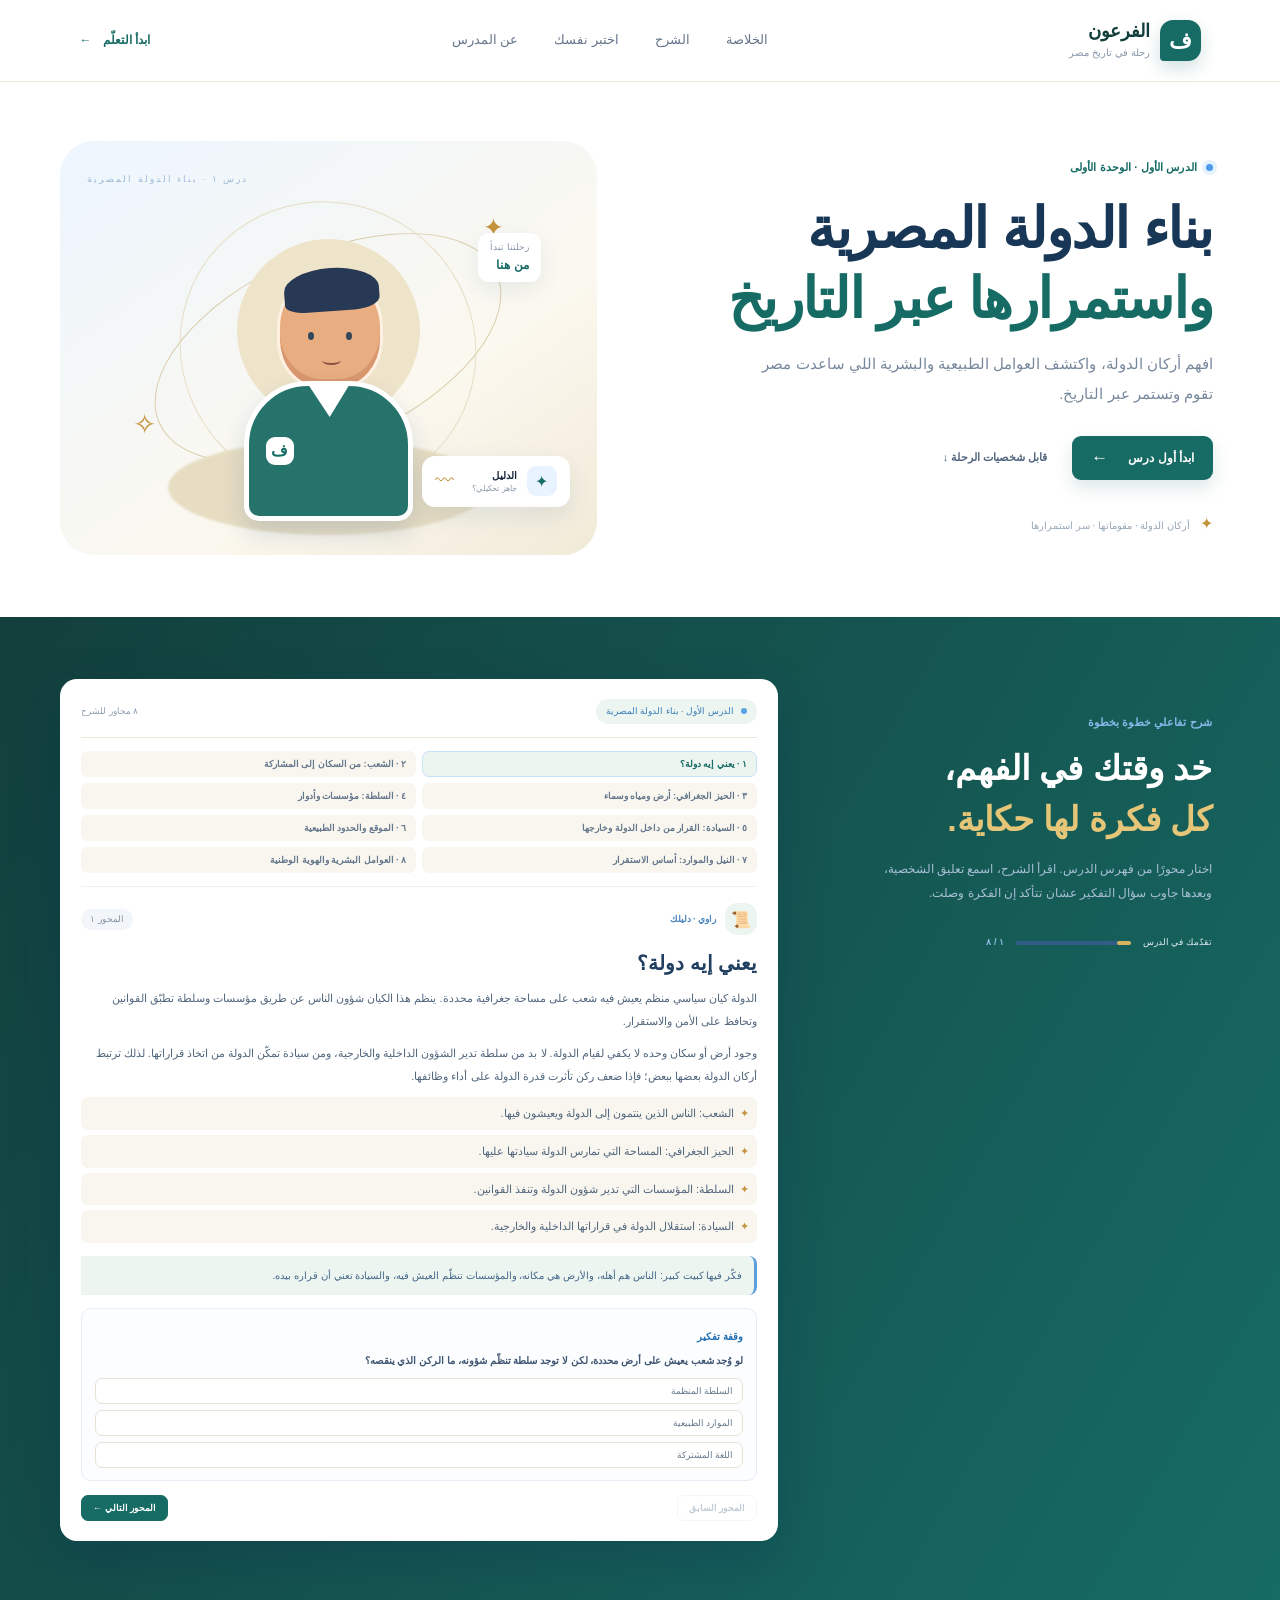
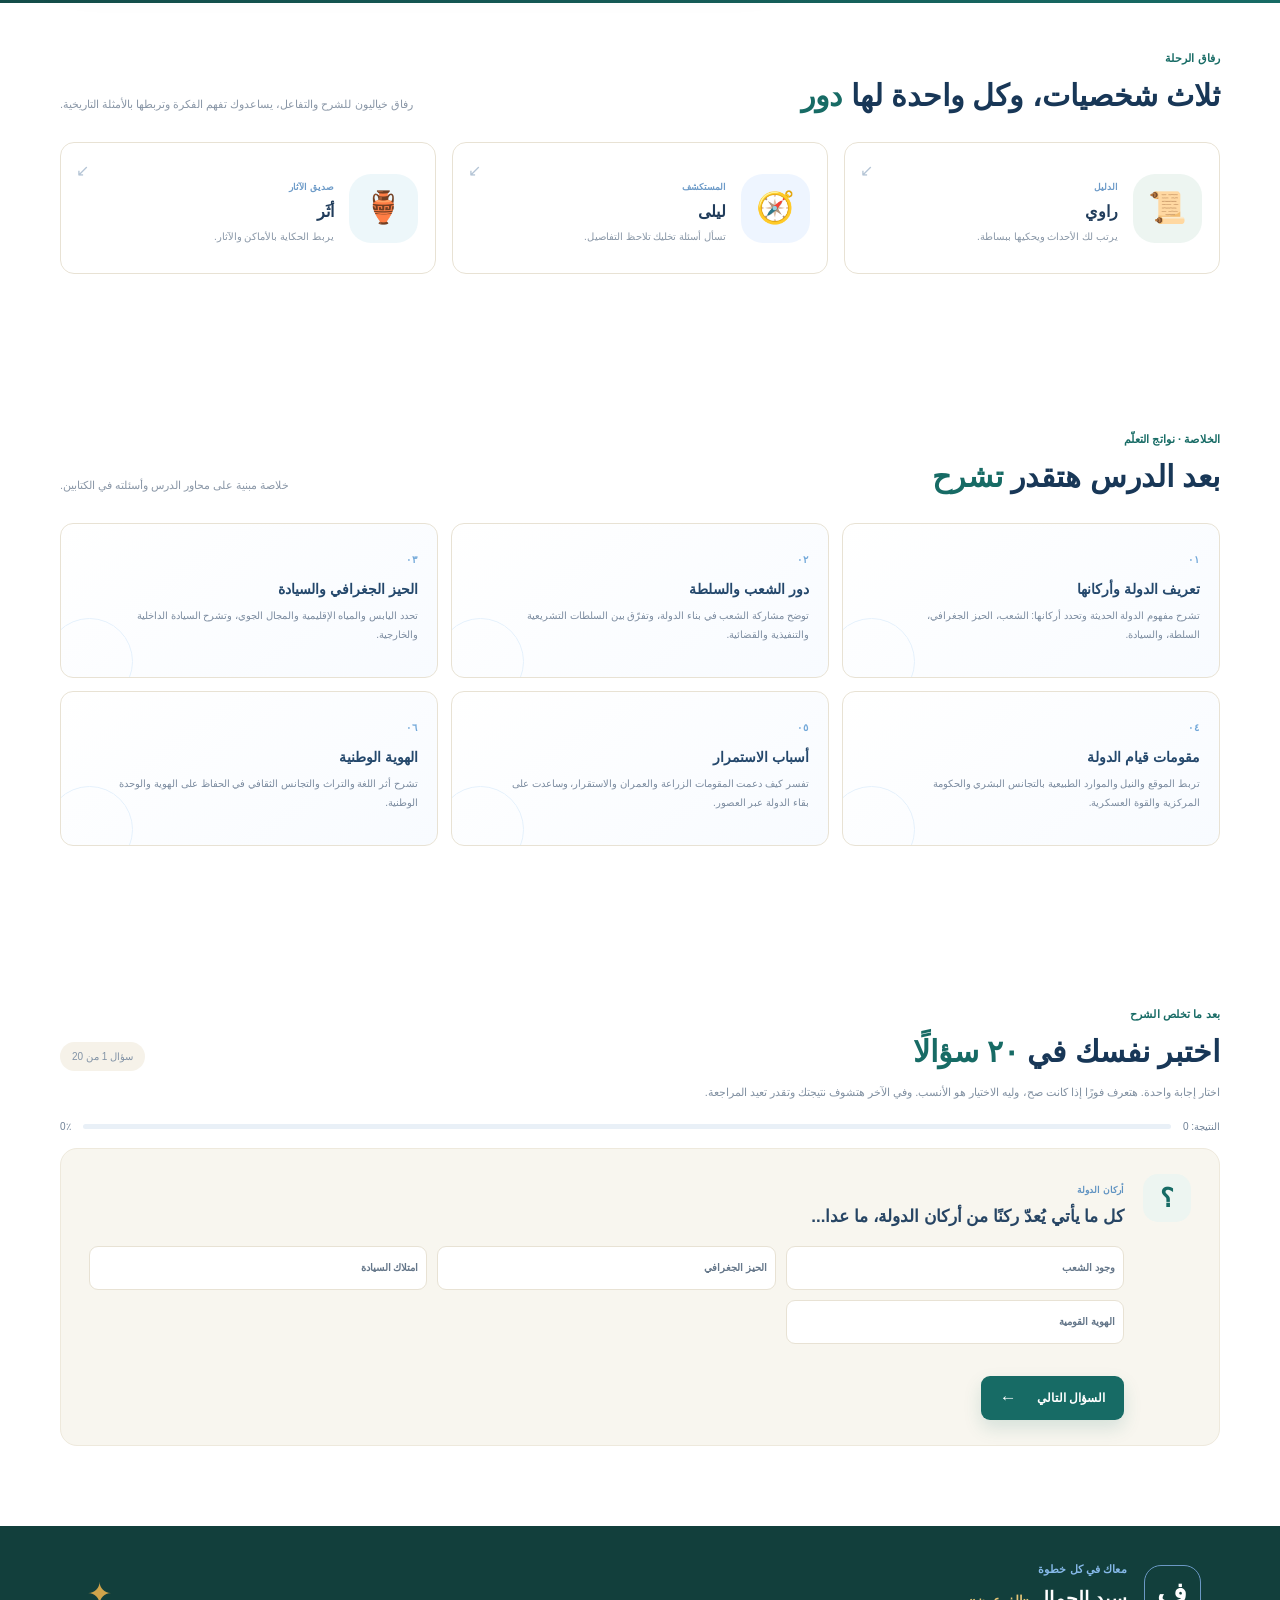
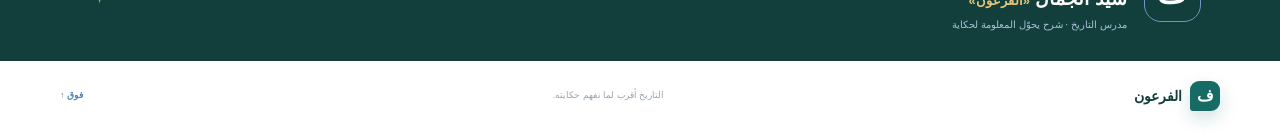
==== index.html @ 9c05304f "Add files via upload" ====
<!doctype html>
<html lang="ar" dir="rtl">
<head>
  <meta charset="utf-8">
  <meta name="viewport" content="width=device-width, initial-scale=1">
  <meta name="theme-color" content="#1459a8">
  <title>الفرعون | بناء الدولة المصرية</title>
  <link rel="stylesheet" href="style.css">
  <script src="script.js" defer></script>
</head>
<body>
  <header class="topbar">
    <a class="brand" href="#home" aria-label="الفرعون، الرئيسية">
      <span class="brand-mark">ف</span>
      <span><strong>الفرعون</strong><small>رحلة في تاريخ مصر</small></span>
    </a>
    <nav aria-label="التنقل الرئيسي">
      <a href="#summary">الخلاصة</a><a href="#lesson">الشرح</a>
      <a href="#quiz">اختبر نفسك</a>
      <a href="#about">عن المدرس</a>
    </nav>
    <a class="nav-cta" href="#lesson">ابدأ التعلّم <span>←</span></a>
  </header>

  <main id="home">
    <section class="hero">
      <div class="hero-copy">
        <div class="eyebrow"><span class="live-dot"></span> الدرس الأول · الوحدة الأولى</div>
        <h1>بناء الدولة المصرية<br><em>واستمرارها عبر التاريخ</em></h1>
        <p>افهم أركان الدولة، واكتشف العوامل الطبيعية والبشرية اللي ساعدت مصر تقوم وتستمر عبر التاريخ.</p>
        <div class="hero-actions">
          <a class="button primary" href="#lesson">ابدأ أول درس <span>←</span></a>
          <a class="text-link" href="#characters">قابل شخصيات الرحلة <span>↓</span></a>
        </div>
        <div class="hero-note"><span class="note-icon">✦</span> أركان الدولة · مقوماتها · سر استمرارها</div>
      </div>
      <div class="hero-art" aria-label="شخصية مرشد تاريخي كرتونية">
        <div class="orbit orbit-one"></div><div class="orbit orbit-two"></div>
        <span class="spark spark-a">✦</span><span class="spark spark-b">✧</span>
        <div class="date-chip"><span>رحلتنا تبدأ</span><strong>من هنا</strong></div>
        <div class="guide-figure"><div class="guide-halo"></div><div class="guide-face"><span class="hair"></span><span class="eye eye-one"></span><span class="eye eye-two"></span><span class="smile"></span></div><div class="guide-body"><span class="collar"></span><span class="badge">ف</span></div></div>
        <div class="speech-card"><span class="speech-icon">✦</span><span><strong>الدليل</strong><small>جاهز تحكيلي؟</small></span><span class="wave">〰</span></div>
        <span class="art-label">درس ١ · بناء الدولة المصرية</span>
      </div>
    </section>

    <section class="lesson-section" id="lesson">
      <div class="section-wrap lesson-layout">
        <div class="lesson-copy"><span class="eyebrow light-eyebrow">شرح تفاعلي خطوة بخطوة</span><h2>خد وقتك في الفهم،<br><em>كل فكرة لها حكاية.</em></h2><p>اختار محورًا من فهرس الدرس. اقرأ الشرح، اسمع تعليق الشخصية، وبعدها جاوب سؤال التفكير عشان تتأكد إن الفكرة وصلت.</p><div class="lesson-progress"><span>تقدّمك في الدرس</span><div class="progress-track"><i id="chapterProgress"></i></div><b id="chapterProgressText">١ / ٨</b></div></div>
        <div class="lesson-demo lesson-reader">
          <div class="demo-top"><span class="chapter-pill"><i></i> الدرس الأول · بناء الدولة المصرية</span><span class="lesson-duration">٨ محاور للشرح</span></div>
          <div class="chapter-nav" id="chapterNav" aria-label="فهرس الشرح"></div>
          <div class="chapter-content">
            <div class="chapter-meta"><span class="mini-avatar" id="chapterAvatar">📜</span><span class="speaker" id="chapterSpeaker">راوي · دليلك</span><span class="chapter-index" id="chapterIndex">المحور ١</span></div>
            <h3 id="chapterTitle"></h3>
            <div class="chapter-text" id="chapterText"></div>
            <div class="chapter-callout" id="chapterCallout"></div>
            <div class="reflection-card"><span class="reflection-heading">وقفة تفكير</span><p id="reflectionPrompt"></p><div class="reflection-options" id="reflectionOptions"></div><p class="reflection-feedback" id="reflectionFeedback" aria-live="polite"></p></div>
            <div class="chapter-controls"><button class="chapter-control" id="previousChapter">المحور السابق</button><button class="chapter-control next-chapter" id="nextChapter">المحور التالي ←</button></div>
          </div>
        </div>
      </div>
    </section>

    <section class="intro section-wrap" id="characters">
      <div class="section-heading">
        <div><span class="eyebrow">رفاق الرحلة</span><h2>ثلاث شخصيات، وكل واحدة لها <em>دور</em></h2></div>
        <p>رفاق خياليون للشرح والتفاعل، يساعدوك تفهم الفكرة وتربطها بالأمثلة التاريخية.</p>
      </div>
      <div class="character-grid">
        <article class="character-card narrator"><div class="avatar avatar-narrator"><span>📜</span></div><div><span class="role-tag">الدليل</span><h3>راوي</h3><p>يرتب لك الأحداث ويحكيها ببساطة.</p></div><span class="card-arrow">↙</span></article>
        <article class="character-card explorer"><div class="avatar avatar-explorer"><span>🧭</span></div><div><span class="role-tag">المستكشف</span><h3>ليلى</h3><p>تسأل أسئلة تخليك تلاحظ التفاصيل.</p></div><span class="card-arrow">↙</span></article>
        <article class="character-card historian"><div class="avatar avatar-historian"><span>🏺</span></div><div><span class="role-tag">صديق الآثار</span><h3>أثَر</h3><p>يربط الحكاية بالأماكن والآثار.</p></div><span class="card-arrow">↙</span></article>
      </div>
    </section>

    <section class="summary-section section-wrap" id="summary">
      <div class="section-heading"><div><span class="eyebrow">الخلاصة · نواتج التعلّم</span><h2>بعد الدرس هتقدر <em>تشرح</em></h2></div><p>خلاصة مبنية على محاور الدرس وأسئلته في الكتابين.</p></div>
      <div class="outcome-grid">
        <article class="outcome-card"><span class="outcome-number">٠١</span><h3>تعريف الدولة وأركانها</h3><p>تشرح مفهوم الدولة الحديثة وتحدد أركانها: الشعب، الحيز الجغرافي، السلطة، والسيادة.</p></article>
        <article class="outcome-card"><span class="outcome-number">٠٢</span><h3>دور الشعب والسلطة</h3><p>توضح مشاركة الشعب في بناء الدولة، وتفرّق بين السلطات التشريعية والتنفيذية والقضائية.</p></article>
        <article class="outcome-card"><span class="outcome-number">٠٣</span><h3>الحيز الجغرافي والسيادة</h3><p>تحدد اليابس والمياه الإقليمية والمجال الجوي، وتشرح السيادة الداخلية والخارجية.</p></article>
        <article class="outcome-card"><span class="outcome-number">٠٤</span><h3>مقومات قيام الدولة</h3><p>تربط الموقع والنيل والموارد الطبيعية بالتجانس البشري والحكومة المركزية والقوة العسكرية.</p></article>
        <article class="outcome-card"><span class="outcome-number">٠٥</span><h3>أسباب الاستمرار</h3><p>تفسر كيف دعمت المقومات الزراعة والعمران والاستقرار، وساعدت على بقاء الدولة عبر العصور.</p></article>
        <article class="outcome-card"><span class="outcome-number">٠٦</span><h3>الهوية الوطنية</h3><p>تشرح أثر اللغة والتراث والتجانس الثقافي في الحفاظ على الهوية والوحدة الوطنية.</p></article>
      </div>
    </section>

    <section class="quiz-section section-wrap" id="quiz">
      <div class="section-heading"><div><span class="eyebrow">بعد ما تخلص الشرح</span><h2>اختبر نفسك في <em>٢٠ سؤالًا</em></h2></div><span class="quiz-counter" id="quizCounter">سؤال ١ من ٢٠</span></div>
      <p class="quiz-intro">اختار إجابة واحدة. هتعرف فورًا إذا كانت صح، وليه الاختيار هو الأنسب. وفي الآخر هتشوف نتيجتك وتقدر تعيد المراجعة.</p>
      <div class="quiz-progress"><span id="scoreLabel">النتيجة: ٠</span><div class="quiz-track"><i id="quizProgressBar"></i></div><span id="quizProgressLabel">٠٪</span></div>
      <div class="quiz-card" id="quizCard">
        <div class="quiz-mark">؟</div><div class="quiz-content"><span class="question-label" id="questionTopic">أركان الدولة</span><h3 id="questionText"></h3><div class="answer-grid" id="answerGrid"></div><p class="quiz-feedback" id="quizFeedback" aria-live="polite"></p><button id="nextQuestion" class="button primary next-button" hidden>السؤال التالي <span>←</span></button></div>
      </div>
      <div class="quiz-result" id="quizResult" hidden><span class="result-star">✦</span><span class="question-label">خلصت المراجعة</span><h3 id="resultTitle"></h3><p id="resultMessage"></p><button id="restartQuiz" class="button primary">أعد حل الأسئلة <span>↻</span></button></div>
    </section>

    <section class="teacher" id="about"><div class="teacher-inner"><div class="teacher-symbol">ف</div><div><span class="eyebrow light-eyebrow">معاك في كل خطوة</span><h2>سيد الجمال <span>«الفرعون»</span></h2><p>مدرس التاريخ · شرح يحوّل المعلومة لحكاية</p></div><div class="teacher-decoration">✦</div></div></section>
  </main>

  <footer><a class="brand footer-brand" href="#home"><span class="brand-mark">ف</span><strong>الفرعون</strong></a><span>التاريخ أقرب لما نفهم حكايته.</span><a href="#home" class="back-top">فوق ↑</a></footer>
</body>
</html>
---- style.css ----
:root {
    --blue: #176b65;
    --deep: #123f3c;
    --bright: #c4933e;
    --sky: #edf5f1;
    --ink: #18283c;
    --muted: #718096;
    --line: #e8e2d4;
    --white: #fff;
    --font: 'Cairo', Tahoma, sans-serif
}

* {
    box-sizing: border-box
}

html {
    scroll-behavior: smooth
}

body {
    margin: 0;
    background: #fff;
    color: var(--ink);
    font-family: var(--font);
    line-height: 1.7
}

a {
    color: inherit;
    text-decoration: none
}

.topbar {
    height: 82px;
    padding: 0 max(calc((100vw - 1160px)/2), 6.2%);
    display: flex;
    align-items: center;
    justify-content: space-between;
    background: #fff;
    position: sticky;
    top: 0;
    z-index: 10;
    border-bottom: 1px solid #eee9dc
}

.brand {
    display: flex;
    align-items: center;
    gap: 10px;
    color: var(--deep)
}

.brand-mark {
    display: grid;
    place-items: center;
    width: 41px;
    height: 41px;
    background: var(--blue);
    color: white;
    border-radius: 13px 13px 13px 4px;
    font-size: 22px;
    font-weight: 900;
    box-shadow: 0 7px 17px #176b6533
}

.brand strong {
    display: block;
    font-size: 18px;
    line-height: 1.3
}

.brand small {
    display: block;
    color: #8a98aa;
    font-size: 10px
}

.topbar nav {
    display: flex;
    gap: 36px;
    font-size: 13px;
    color: #65748a
}

.topbar nav a:hover,
.text-link:hover {
    color: var(--blue)
}

.nav-cta {
    font-size: 12px;
    color: var(--blue);
    font-weight: 800
}

.nav-cta span {
    margin-right: 8px
}

.hero {
    max-width: 1160px;
    margin: auto;
    min-height: 535px;
    padding: 56px 0 60px;
    display: grid;
    grid-template-columns: 1fr .92fr;
    align-items: center;
    gap: 40px
}

.hero-copy {
    padding-right: 7px
}

.eyebrow {
    color: var(--blue);
    font-size: 11px;
    font-weight: 800;
    letter-spacing: .1px
}

.live-dot {
    display: inline-block;
    width: 7px;
    height: 7px;
    background: #4b9bea;
    border-radius: 50%;
    margin-left: 6px;
    box-shadow: 0 0 0 4px #e4f2ff
}

.hero h1 {
    font-size: 56px;
    line-height: 1.25;
    letter-spacing: -1.5px;
    margin: 17px 0 15px;
    font-weight: 900;
    color: #183757
}

.hero h1 em,
.section-heading h2 em,
.lesson-copy h2 em {
    font-style: normal;
    color: var(--blue)
}

.hero-copy>p {
    font-size: 15px;
    color: #78889c;
    max-width: 480px;
    line-height: 2;
    margin: 0
}

.hero-actions {
    display: flex;
    align-items: center;
    gap: 25px;
    margin-top: 27px
}

.button {
    display: inline-flex;
    align-items: center;
    gap: 20px;
    border: 0;
    border-radius: 9px;
    padding: 12px 19px;
    font: 700 12px var(--font);
    cursor: pointer
}

.primary {
    background: var(--blue);
    color: white;
    box-shadow: 0 8px 18px #176b6526
}

.primary:hover {
    background: var(--deep);
    transform: translateY(-1px)
}

.button span {
    font-size: 17px
}

.text-link {
    font-size: 11px;
    font-weight: 700;
    color: #52677f
}

.hero-note {
    font-size: 10px;
    color: #9aa7b6;
    margin-top: 30px
}

.note-icon {
    color: #c4933e;
    font-size: 16px;
    margin-left: 7px
}

.hero-art {
    height: 414px;
    position: relative;
    border-radius: 34px;
    background: linear-gradient(145deg, #edf6ff, #fbf8ef 64%, #f1ead8);
    overflow: hidden;
    display: grid;
    place-items: center
}

.hero-art:after {
    content: '';
    position: absolute;
    width: 320px;
    height: 95px;
    border-radius: 50%;
    background: #e7ddc3;
    bottom: 20px;
    filter: blur(1px)
}

.orbit {
    position: absolute;
    border: 1px solid #d9cda9;
    border-radius: 50%;
    transform: rotate(-24deg)
}

.orbit-one {
    width: 370px;
    height: 190px
}

.orbit-two {
    width: 300px;
    height: 290px;
    transform: rotate(35deg);
    border-color: #e6ddc5
}

.guide-figure {
    z-index: 1;
    position: relative;
    width: 205px;
    height: 270px;
    margin-top: 47px
}

.guide-halo {
    position: absolute;
    width: 183px;
    height: 183px;
    background: #eee4ca;
    border-radius: 50%;
    top: 3px;
    left: 11px
}

.guide-face {
    position: absolute;
    z-index: 2;
    top: 38px;
    left: 51px;
    width: 106px;
    height: 116px;
    border-radius: 46% 46% 43% 43%;
    background: #e8ae81;
    border: 3px solid #fff0e2;
    box-shadow: inset 0 -8px #d99770
}

.hair {
    position: absolute;
    top: -9px;
    left: 4px;
    width: 95px;
    height: 43px;
    background: #273954;
    border-radius: 55% 55% 30% 22%;
    transform: rotate(-4deg)
}

.eye {
    position: absolute;
    top: 55px;
    width: 6px;
    height: 8px;
    background: #34465a;
    border-radius: 50%
}

.eye-one {
    right: 28px
}

.eye-two {
    left: 28px
}

.smile {
    position: absolute;
    width: 19px;
    height: 9px;
    border-bottom: 2px solid #8a5142;
    border-radius: 50%;
    top: 79px;
    left: 42px
}

.guide-body {
    position: absolute;
    z-index: 2;
    top: 145px;
    left: 18px;
    width: 169px;
    height: 140px;
    border-radius: 64px 64px 15px 15px;
    background: #26736c;
    border: 5px solid #fff;
    box-shadow: 0 12px 25px #18487928
}

.collar {
    position: absolute;
    top: -2px;
    left: 59px;
    width: 42px;
    height: 33px;
    background: #fff;
    clip-path: polygon(0 0, 100% 0, 52% 100%)
}

.badge {
    position: absolute;
    top: 51px;
    left: 17px;
    width: 28px;
    height: 28px;
    display: grid;
    place-items: center;
    background: #fff;
    border-radius: 9px;
    color: var(--blue);
    font-weight: 900
}

.spark {
    position: absolute;
    color: #c4933e
}

.spark-a {
    font-size: 25px;
    top: 65px;
    right: 93px
}

.spark-b {
    font-size: 28px;
    bottom: 106px;
    left: 73px
}

.date-chip {
    position: absolute;
    top: 92px;
    right: 56px;
    z-index: 2;
    background: white;
    border-radius: 11px;
    padding: 7px 12px;
    box-shadow: 0 8px 22px #18487914;
    font-size: 9px;
    color: #8495a8
}

.date-chip strong {
    display: block;
    color: var(--blue);
    font-size: 12px
}

.speech-card {
    position: absolute;
    z-index: 3;
    bottom: 48px;
    right: 27px;
    background: white;
    border-radius: 13px;
    padding: 9px 13px;
    display: flex;
    align-items: center;
    gap: 10px;
    box-shadow: 0 9px 25px #18487919
}

.speech-icon {
    background: #e8f3ff;
    color: var(--blue);
    width: 30px;
    height: 30px;
    border-radius: 9px;
    display: grid;
    place-items: center
}

.speech-card strong,
.speech-card small {
    display: block;
    font-size: 10px;
    line-height: 1.5
}

.speech-card small {
    font-size: 8px;
    color: #8998aa
}

.wave {
    color: var(--bright);
    font-size: 19px;
    margin-right: 8px
}

.art-label {
    position: absolute;
    left: 27px;
    top: 31px;
    color: #9cb7d3;
    font-size: 9px;
    letter-spacing: 2px
}

.section-wrap {
    max-width: 1160px;
    margin: auto
}

.intro {
    padding: 40px 0 78px
}

.section-heading {
    display: flex;
    align-items: end;
    justify-content: space-between;
    margin-bottom: 27px
}

.section-heading h2 {
    font-size: 30px;
    line-height: 1.3;
    color: #183757;
    margin: 6px 0 0;
    font-weight: 900
}

.section-heading>p {
    max-width: 360px;
    color: #8a97a7;
    font-size: 11px;
    line-height: 1.9;
    margin: 0
}

.character-grid {
    display: grid;
    grid-template-columns: repeat(3, 1fr);
    gap: 16px
}

.character-card {
    min-height: 132px;
    padding: 18px 17px;
    position: relative;
    display: flex;
    gap: 15px;
    align-items: center;
    border: 1px solid var(--line);
    border-radius: 14px;
    background: #fff;
    transition: .2s
}

.character-card:hover {
    border-color: #b8d8f4;
    transform: translateY(-3px);
    box-shadow: 0 12px 25px #1b57900c
}

.avatar {
    width: 69px;
    height: 69px;
    border-radius: 22px;
    display: grid;
    place-items: center;
    font-size: 31px;
    flex: none
}

.avatar-narrator {
    background: #edf5f1
}

.avatar-explorer {
    background: #eef5ff
}

.avatar-historian {
    background: #edf7fa
}

.role-tag {
    font-size: 9px;
    color: #6d9bc8;
    font-weight: 700
}

.character-card h3 {
    font-size: 16px;
    margin: 0;
    color: #203c5b
}

.character-card p {
    font-size: 10px;
    color: #8997a7;
    margin: 3px 0 0
}

.card-arrow {
    position: absolute;
    left: 15px;
    top: 14px;
    color: #b4c4d5
}

.lesson-section {
    background: #f6f2e9;
    padding: 62px 0
}

.lesson-layout {
    display: grid;
    grid-template-columns: .83fr 1.17fr;
    gap: 75px;
    align-items: center
}

.lesson-copy {
    padding-right: 8px
}

.light-eyebrow {
    color: #86b9e9
}

.lesson-copy h2 {
    font-size: 34px;
    line-height: 1.5;
    color: #fff;
    margin: 9px 0 12px
}

.lesson-copy h2 em {
    color: #e5c577
}

.lesson-copy>p {
    font-size: 12px;
    color: #a8bfd6;
    line-height: 2;
    max-width: 360px
}

.lesson-progress {
    display: flex;
    align-items: center;
    gap: 12px;
    margin-top: 30px;
    color: #e0ecf8;
    font-size: 9px
}

.progress-track {
    width: 115px;
    height: 4px;
    background: #315c85;
    border-radius: 5px
}

.progress-track i {
    display: block;
    width: 34%;
    height: 100%;
    background: #d7b45c;
    border-radius: 5px
}

.lesson-progress b {
    font-size: 9px;
    color: #8ebce7
}

.lesson-section {
    background: linear-gradient(120deg, #123f3c, #176b65)
}

.lesson-demo {
    background: #fff;
    border-radius: 17px;
    padding: 22px 23px;
    box-shadow: 0 20px 50px #06284e40;
    min-height: 310px
}

.demo-top {
    display: flex;
    justify-content: space-between;
    align-items: center;
    border-bottom: 1px solid #eee9dc;
    padding-bottom: 13px
}

.chapter-pill {
    background: #edf5f1;
    color: #377bb7;
    font-size: 9px;
    padding: 5px 10px;
    border-radius: 20px
}

.chapter-pill i {
    display: inline-block;
    width: 6px;
    height: 6px;
    border-radius: 50%;
    background: #5ba3e6;
    margin-left: 5px
}

.more-dots {
    color: #aab8c8;
    font-size: 14px;
    letter-spacing: 2px
}

.dialogue {
    display: flex;
    gap: 11px;
    margin: 18px 0 13px
}

.mini-avatar {
    width: 36px;
    height: 36px;
    border-radius: 12px;
    background: #edf5f1;
    display: grid;
    place-items: center
}

.bubble {
    background: #f8f6ef;
    border-radius: 0 12px 12px 12px;
    padding: 8px 13px;
    flex: 1
}

.speaker {
    font-size: 9px;
    color: #4b86bc;
    font-weight: 800
}

.bubble p {
    font-size: 11px;
    margin: 2px 0 0;
    color: #40556e
}

.choice-list {
    display: grid;
    gap: 7px;
    margin-right: 47px
}

.choice {
    display: flex;
    justify-content: space-between;
    align-items: center;
    background: white;
    border: 1px solid #e8e2d4;
    border-radius: 8px;
    padding: 8px 11px;
    text-align: right;
    font: 600 10px var(--font);
    color: #4e6279;
    cursor: pointer;
    transition: .15s
}

.choice:hover,
.choice:focus-visible,
.choice.selected {
    border-color: #7eb7eb;
    background: #f7fbff;
    color: var(--blue)
}

.choice span {
    color: #c4933e;
    font-size: 15px
}

.demo-response {
    min-height: 23px;
    margin: 9px 47px 0;
    color: #397ab5;
    font-size: 10px
}

.demo-foot {
    border-top: 1px solid #eee9dc;
    padding-top: 11px;
    display: flex;
    justify-content: space-between;
    color: #98a5b4;
    font-size: 9px
}

.step-count {
    letter-spacing: 4px;
    color: #62a2dc
}

.quiz-section {
    padding: 76px 0 80px
}

.quiz-counter {
    font-size: 10px;
    color: #8293a6;
    background: #f6f2e9;
    border-radius: 20px;
    padding: 6px 12px
}

.quiz-card {
    padding: 25px 28px;
    background: #f8f6ef;
    border: 1px solid #eee9dc;
    border-radius: 17px;
    display: flex;
    gap: 19px
}

.quiz-mark {
    width: 48px;
    height: 48px;
    flex: none;
    background: #edf5f1;
    color: var(--blue);
    font-size: 26px;
    font-weight: 800;
    border-radius: 15px;
    display: grid;
    place-items: center
}

.quiz-content {
    flex: 1
}

.question-label {
    color: #6093c2;
    font-size: 9px;
    font-weight: 800
}

.quiz-content h3 {
    font-size: 17px;
    color: #274564;
    margin: 2px 0 14px
}

.answer-grid {
    display: grid;
    grid-template-columns: repeat(3, 1fr);
    gap: 10px
}

.answer {
    min-height: 44px;
    border: 1px solid #e8e2d4;
    border-radius: 9px;
    padding: 8px;
    background: white;
    text-align: right;
    font: 600 10px var(--font);
    color: #65778a;
    cursor: pointer
}

.answer:hover {
    border-color: #7fb3e4
}

.answer.correct {
    border-color: #64b48a;
    background: #effaf3;
    color: #26764a
}

.answer.wrong {
    border-color: #e6a09c;
    background: #fff4f3;
    color: #ae534c
}

.answer:disabled {
    cursor: default
}

.quiz-feedback {
    font-size: 10px;
    color: #4b8a68;
    min-height: 17px;
    margin: 8px 0 0
}

.next-button {
    margin-top: 7px
}

.teacher {
    background: #123f3c;
    padding: 28px 6.2%
}

.teacher-inner {
    max-width: 1160px;
    margin: auto;
    display: flex;
    align-items: center;
    gap: 17px;
    position: relative
}

.teacher-symbol {
    width: 57px;
    height: 57px;
    display: grid;
    place-items: center;
    border: 1px solid #6b98c4;
    border-radius: 17px;
    color: white;
    font-size: 29px;
    font-weight: 900
}

.teacher h2 {
    color: #fff;
    font-size: 19px;
    margin: 2px 0 0
}

.teacher h2 span {
    color: #e5c577;
    font-size: 13px
}

.teacher p {
    font-size: 10px;
    color: #a8bfd6;
    margin: 0
}

.teacher-decoration {
    position: absolute;
    left: 8px;
    color: #d0a44b;
    font-size: 30px
}

footer {
    max-width: 1160px;
    padding: 20px 0;
    margin: auto;
    display: flex;
    align-items: center;
    justify-content: space-between;
    color: #96a3b2;
    font-size: 9px
}

.footer-brand {
    gap: 8px
}

.footer-brand .brand-mark {
    width: 30px;
    height: 30px;
    border-radius: 9px 9px 9px 3px;
    font-size: 16px
}

.footer-brand strong {
    font-size: 14px
}

.back-top {
    color: #4b83b9;
    font-weight: 700
}

@media(max-width:1220px) {

    .hero,
    .section-wrap,
    footer {
        margin-left: 6.2%;
        margin-right: 6.2%
    }
}

@media(max-width:760px) {
    .topbar {
        height: 68px;
        padding: 0 5%
    }

    .topbar nav {
        display: none
    }

    .hero {
        margin: 0 5%;
        padding: 38px 0;
        grid-template-columns: 1fr;
        gap: 25px
    }

    .hero h1 {
        font-size: 43px
    }

    .hero-copy>p {
        font-size: 13px
    }

    .hero-art {
        height: 350px;
        grid-row: 1
    }

    .intro {
        padding-top: 25px
    }

    .section-heading {
        align-items: start;
        gap: 12px;
        flex-direction: column
    }

    .section-heading h2 {
        font-size: 26px
    }

    .section-heading>p {
        max-width: none
    }

    .character-grid {
        grid-template-columns: 1fr
    }

    .character-card {
        min-height: 106px
    }

    .lesson-section {
        padding: 45px 0
    }

    .lesson-layout {
        grid-template-columns: 1fr;
        gap: 20px
    }

    .lesson-copy h2 {
        font-size: 29px
    }

    .lesson-copy>p {
        max-width: none
    }

    .lesson-progress {
        margin-top: 17px
    }

    .quiz-section {
        padding: 54px 0
    }

    .quiz-card {
        padding: 19px 15px;
        gap: 12px
    }

    .quiz-content h3 {
        font-size: 14px
    }

    .answer-grid {
        grid-template-columns: 1fr
    }

    .answer {
        min-height: 40px
    }

    .teacher {
        padding-left: 5%;
        padding-right: 5%
    }

    footer {
        margin: 0 5%;
        gap: 12px
    }

    .footer-brand .brand-mark {
        display: none
    }
}

@media(prefers-reduced-motion:reduce) {
    html {
        scroll-behavior: auto
    }

    *,
    *:before,
    *:after {
        transition: none !important
    }
}

.summary-section {
    padding: 72px 0 77px
}

.outcome-grid {
    display: grid;
    grid-template-columns: repeat(3, 1fr);
    gap: 13px
}

.outcome-card {
    position: relative;
    min-height: 155px;
    border: 1px solid var(--line);
    border-radius: 13px;
    background: linear-gradient(145deg, #fff, #f8fbff);
    padding: 20px 19px;
    overflow: hidden
}

.outcome-card:after {
    content: '';
    position: absolute;
    left: -15px;
    bottom: -28px;
    width: 85px;
    height: 85px;
    border: 1px solid #e5f1fc;
    border-radius: 50%
}

.outcome-number {
    font-size: 10px;
    color: #72a8d9;
    font-weight: 900;
    letter-spacing: 1px
}

.outcome-card h3 {
    font-size: 14px;
    color: #24486c;
    margin: 7px 0 4px
}

.outcome-card p {
    font-size: 10px;
    color: #7c8ca0;
    line-height: 1.9;
    margin: 0;
    max-width: 300px
}

.demo-foot span:first-child {
    max-width: 80%
}

@media(max-width:760px) {
    .summary-section {
        padding: 48px 0
    }

    .outcome-grid {
        grid-template-columns: 1fr
    }

    .outcome-card {
        min-height: 120px
    }
}

.lesson-layout {
    grid-template-columns: .72fr 1.28fr;
    gap: 38px;
    align-items: start
}

.lesson-copy {
    position: sticky;
    top: 110px;
    padding-top: 28px
}

.lesson-reader {
    min-height: 580px;
    padding: 20px 21px
}

.lesson-duration {
    font-size: 9px;
    color: #8fa0b2
}

.chapter-nav {
    display: grid;
    grid-template-columns: repeat(2, minmax(0, 1fr));
    gap: 6px;
    padding: 13px 0;
    border-bottom: 1px solid #edf2f7
}

.chapter-tab {
    border: 1px solid transparent;
    border-radius: 7px;
    padding: 7px 9px;
    text-align: right;
    background: #f8f6ef;
    color: #64778c;
    font: 600 9px var(--font);
    cursor: pointer;
    white-space: nowrap;
    overflow: hidden;
    text-overflow: ellipsis
}

.chapter-tab:hover,
.chapter-tab.active {
    background: #edf5f1;
    border-color: #c7e1f8;
    color: #176b65
}

.chapter-content {
    padding-top: 16px
}

.chapter-meta {
    display: flex;
    align-items: center;
    gap: 9px
}

.chapter-meta .mini-avatar {
    width: 32px;
    height: 32px
}

.chapter-index {
    margin-right: auto;
    background: #f2f6fa;
    border-radius: 15px;
    padding: 3px 9px;
    color: #8091a3;
    font-size: 9px
}

.chapter-content h3 {
    font-size: 20px;
    color: #203f60;
    margin: 11px 0 7px
}

.chapter-text {
    color: #52667d;
    font-size: 11px;
    line-height: 2.05
}

.chapter-text p {
    margin: 0 0 10px
}

.chapter-text ul {
    list-style: none;
    padding: 0;
    margin: 9px 0 12px;
    display: grid;
    gap: 5px
}

.chapter-text li {
    position: relative;
    padding: 5px 23px 5px 8px;
    background: #f8f6ef;
    border-radius: 7px
}

.chapter-text li:before {
    content: '✦';
    position: absolute;
    right: 8px;
    color: #c4933e
}

.chapter-callout {
    border-right: 3px solid #5d9fda;
    background: #edf5f1;
    border-radius: 0 8px 8px 0;
    color: #456889;
    padding: 10px 12px;
    font-size: 10px;
    line-height: 1.9;
    margin: 13px 0
}

.reflection-card {
    border: 1px solid #e7edf5;
    border-radius: 10px;
    padding: 12px 13px;
    background: #fcfdff
}

.reflection-heading {
    font-size: 10px;
    font-weight: 800;
    color: #2472b3
}

.reflection-card>p:first-of-type {
    font-size: 10px;
    color: #405773;
    font-weight: 700;
    margin: 4px 0 9px
}

.reflection-options {
    display: grid;
    gap: 6px
}

.reflection-option {
    background: #fff;
    border: 1px solid #e8e2d4;
    border-radius: 7px;
    padding: 7px 9px;
    text-align: right;
    font: 500 9px var(--font);
    color: #66788c;
    cursor: pointer
}

.reflection-option:hover {
    border-color: #89bce7
}

.reflection-option:disabled {
    cursor: default
}

.reflection-option.correct {
    border-color: #65b68b;
    background: #eff9f2;
    color: #26764a
}

.reflection-option.wrong {
    border-color: #e6a09c;
    background: #fff4f3;
    color: #ad514a
}

.reflection-feedback {
    min-height: 0;
    color: #4e8969;
    font-size: 9px;
    line-height: 1.8;
    margin: 7px 0 0
}

.reflection-feedback:empty {
    display: none
}

.chapter-controls {
    display: flex;
    justify-content: space-between;
    align-items: center;
    margin-top: 14px
}

.chapter-control {
    border: 1px solid #dfe8f2;
    border-radius: 7px;
    background: #fff;
    padding: 7px 11px;
    color: #65809a;
    font: 700 9px var(--font);
    cursor: pointer
}

.chapter-control:disabled {
    opacity: .4;
    cursor: default
}

.next-chapter {
    background: #176b65;
    border-color: #176b65;
    color: #fff
}

.quiz-intro {
    font-size: 11px;
    color: #8291a2;
    margin: -15px 0 16px
}

.quiz-progress {
    display: flex;
    align-items: center;
    gap: 12px;
    margin-bottom: 13px;
    color: #718398;
    font-size: 10px
}

.quiz-track {
    height: 5px;
    border-radius: 9px;
    background: #e9f0f7;
    flex: 1;
    overflow: hidden
}

.quiz-track i {
    display: block;
    height: 100%;
    width: 0;
    background: #c4933e;
    border-radius: 9px;
    transition: width .25s
}

.quiz-card {
    min-height: 195px
}

.quiz-feedback {
    color: #438361;
    line-height: 1.8
}

.answer {
    line-height: 1.8
}

.quiz-result {
    background: #f4f9ff;
    border: 1px solid #e6eff8;
    border-radius: 17px;
    text-align: center;
    padding: 36px 20px
}

.quiz-result[hidden],
#quizCard[hidden] {
    display: none
}

.result-star {
    display: block;
    color: #c4933e;
    font-size: 34px
}

.quiz-result h3 {
    font-size: 30px;
    color: #176b65;
    margin: 6px 0
}

.quiz-result p {
    font-size: 12px;
    color: #708298;
    margin: 0 0 18px
}

@media(max-width:760px) {
    .lesson-layout {
        grid-template-columns: 1fr;
        gap: 18px
    }

    .lesson-copy {
        position: static;
        padding-top: 0
    }

    .lesson-reader {
        padding: 15px 13px
    }

    .chapter-nav {
        grid-template-columns: 1fr 1fr
    }

    .chapter-tab {
        font-size: 8px
    }

    .chapter-content h3 {
        font-size: 18px
    }

    .quiz-intro {
        margin-top: -8px
    }

    .quiz-progress {
        gap: 7px
    }
}
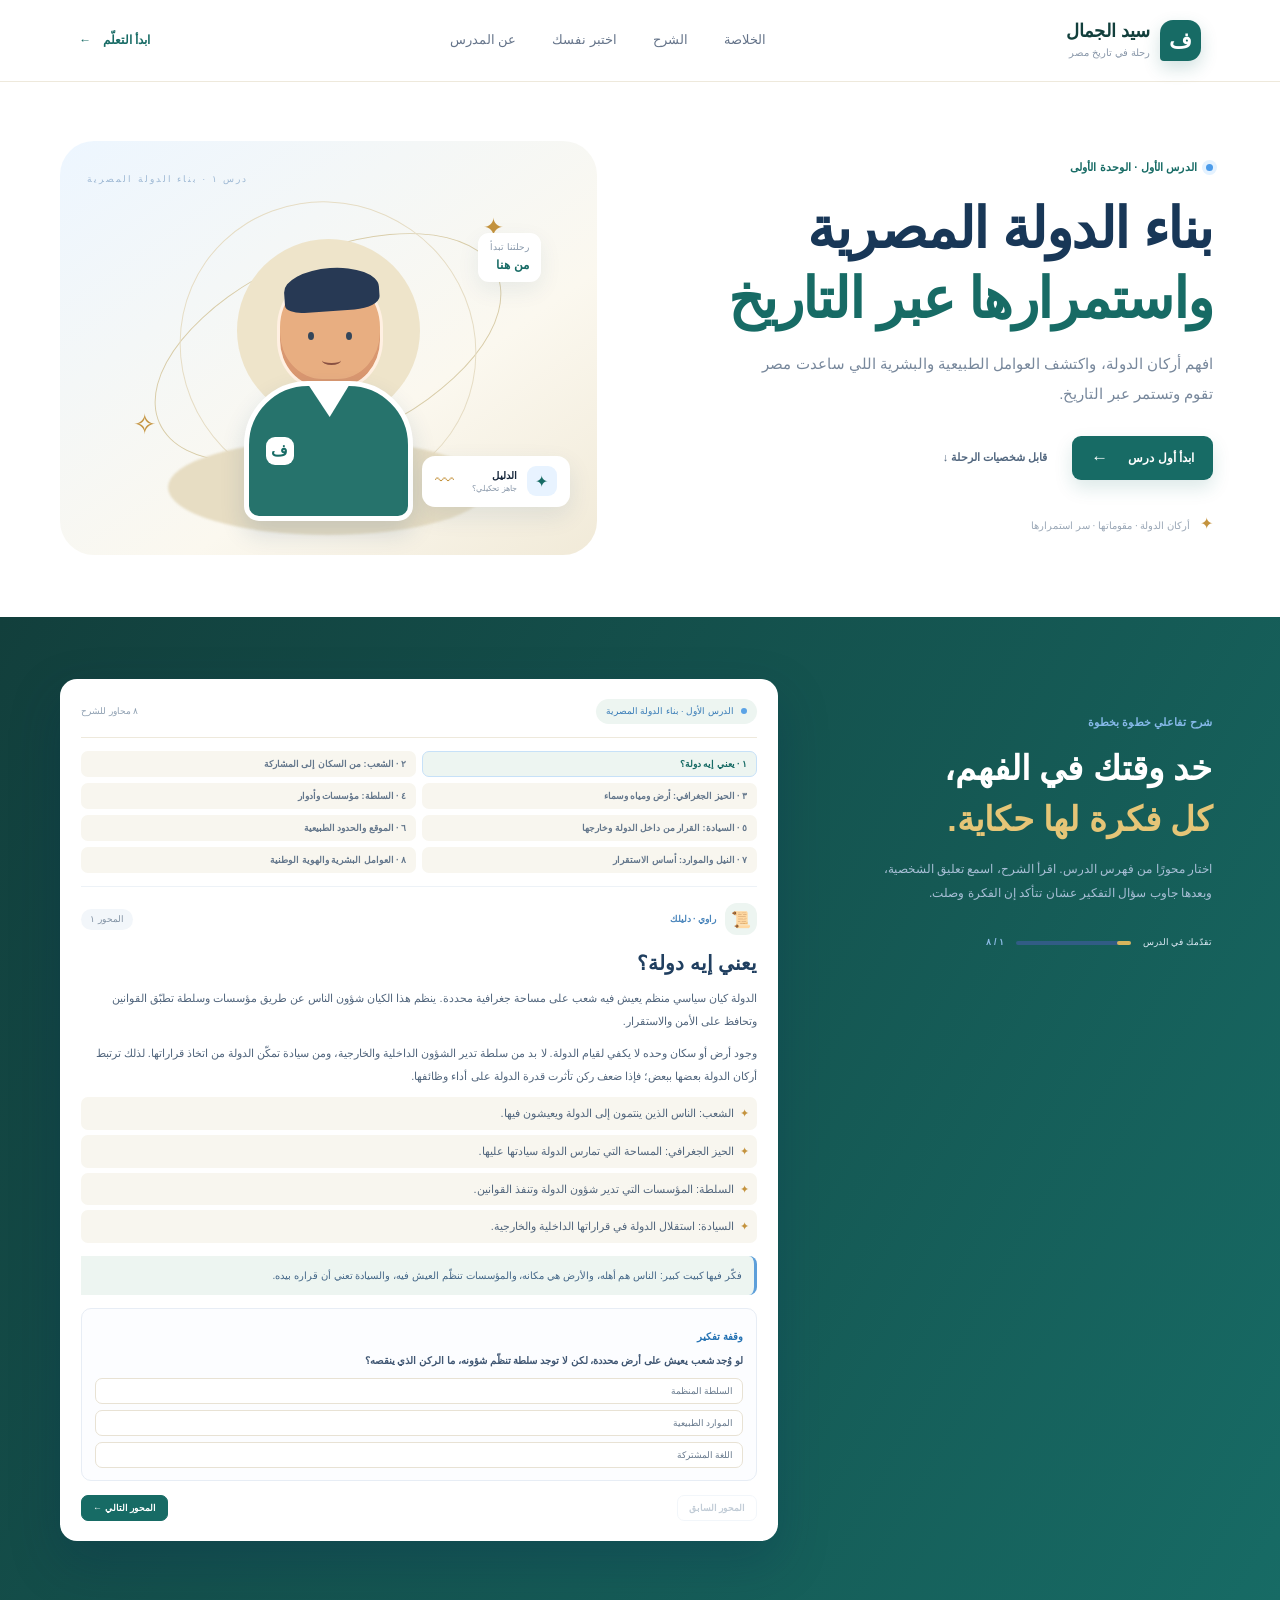
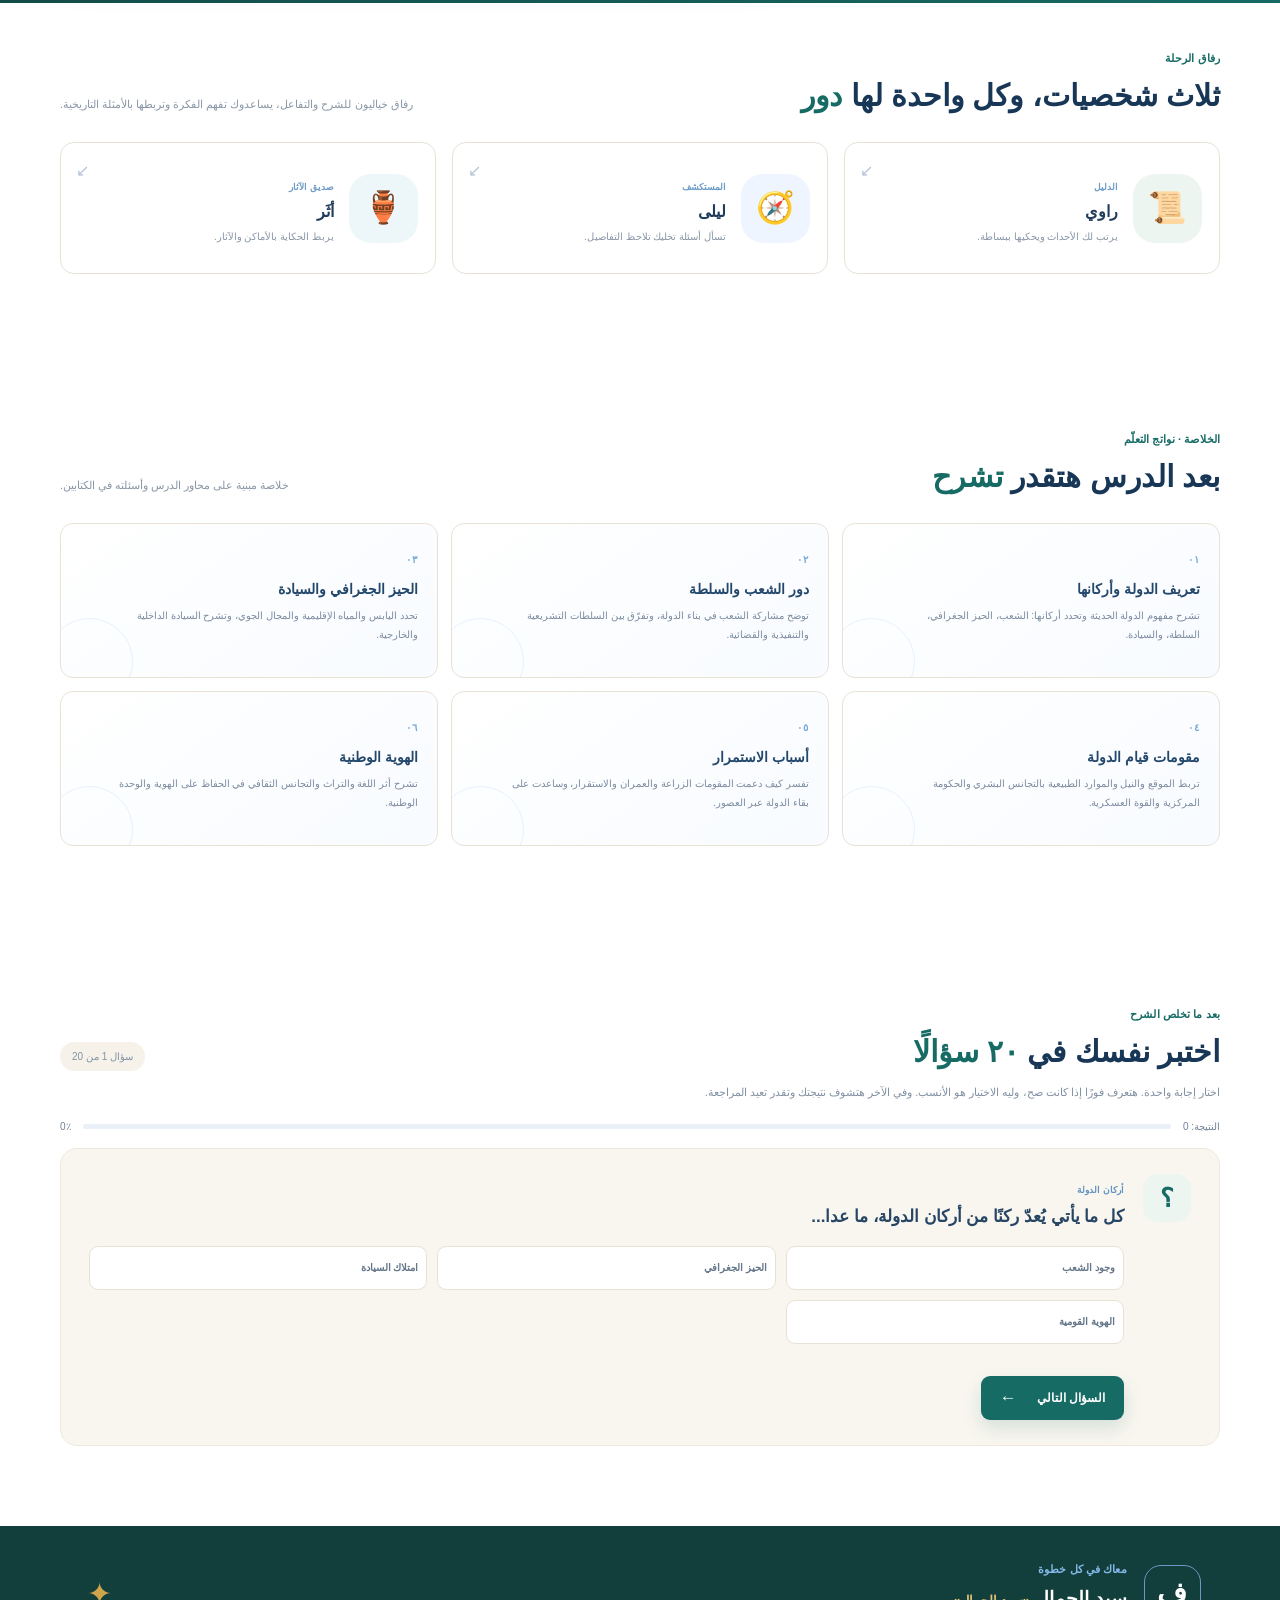
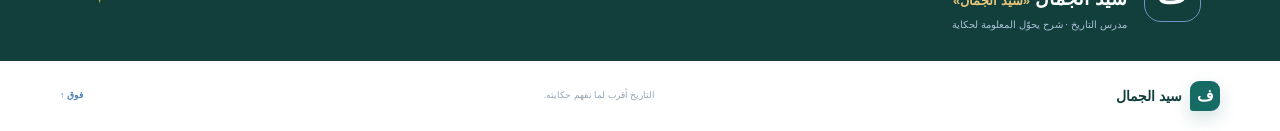
==== commit 0ed45329: "Update index.html" ====
--- a/index.html
+++ b/index.html
@@ -4,15 +4,15 @@
   <meta charset="utf-8">
   <meta name="viewport" content="width=device-width, initial-scale=1">
   <meta name="theme-color" content="#1459a8">
-  <title>الفرعون | بناء الدولة المصرية</title>
+  <title>سيد الجمال | بناء الدولة المصرية</title>
   <link rel="stylesheet" href="style.css">
   <script src="script.js" defer></script>
 </head>
 <body>
   <header class="topbar">
-    <a class="brand" href="#home" aria-label="الفرعون، الرئيسية">
+    <a class="brand" href="#home" aria-label="سيد الجمال، الرئيسية">
       <span class="brand-mark">ف</span>
-      <span><strong>الفرعون</strong><small>رحلة في تاريخ مصر</small></span>
+      <span><strong>سيد الجمال</strong><small>رحلة في تاريخ مصر</small></span>
     </a>
     <nav aria-label="التنقل الرئيسي">
       <a href="#summary">الخلاصة</a><a href="#lesson">الشرح</a>
@@ -96,9 +96,9 @@
       <div class="quiz-result" id="quizResult" hidden><span class="result-star">✦</span><span class="question-label">خلصت المراجعة</span><h3 id="resultTitle"></h3><p id="resultMessage"></p><button id="restartQuiz" class="button primary">أعد حل الأسئلة <span>↻</span></button></div>
     </section>
 
-    <section class="teacher" id="about"><div class="teacher-inner"><div class="teacher-symbol">ف</div><div><span class="eyebrow light-eyebrow">معاك في كل خطوة</span><h2>سيد الجمال <span>«الفرعون»</span></h2><p>مدرس التاريخ · شرح يحوّل المعلومة لحكاية</p></div><div class="teacher-decoration">✦</div></div></section>
+    <section class="teacher" id="about"><div class="teacher-inner"><div class="teacher-symbol">ف</div><div><span class="eyebrow light-eyebrow">معاك في كل خطوة</span><h2>سيد الجمال <span>«سيد الجمال»</span></h2><p>مدرس التاريخ · شرح يحوّل المعلومة لحكاية</p></div><div class="teacher-decoration">✦</div></div></section>
   </main>
 
-  <footer><a class="brand footer-brand" href="#home"><span class="brand-mark">ف</span><strong>الفرعون</strong></a><span>التاريخ أقرب لما نفهم حكايته.</span><a href="#home" class="back-top">فوق ↑</a></footer>
+  <footer><a class="brand footer-brand" href="#home"><span class="brand-mark">ف</span><strong>سيد الجمال</strong></a><span>التاريخ أقرب لما نفهم حكايته.</span><a href="#home" class="back-top">فوق ↑</a></footer>
 </body>
 </html>
